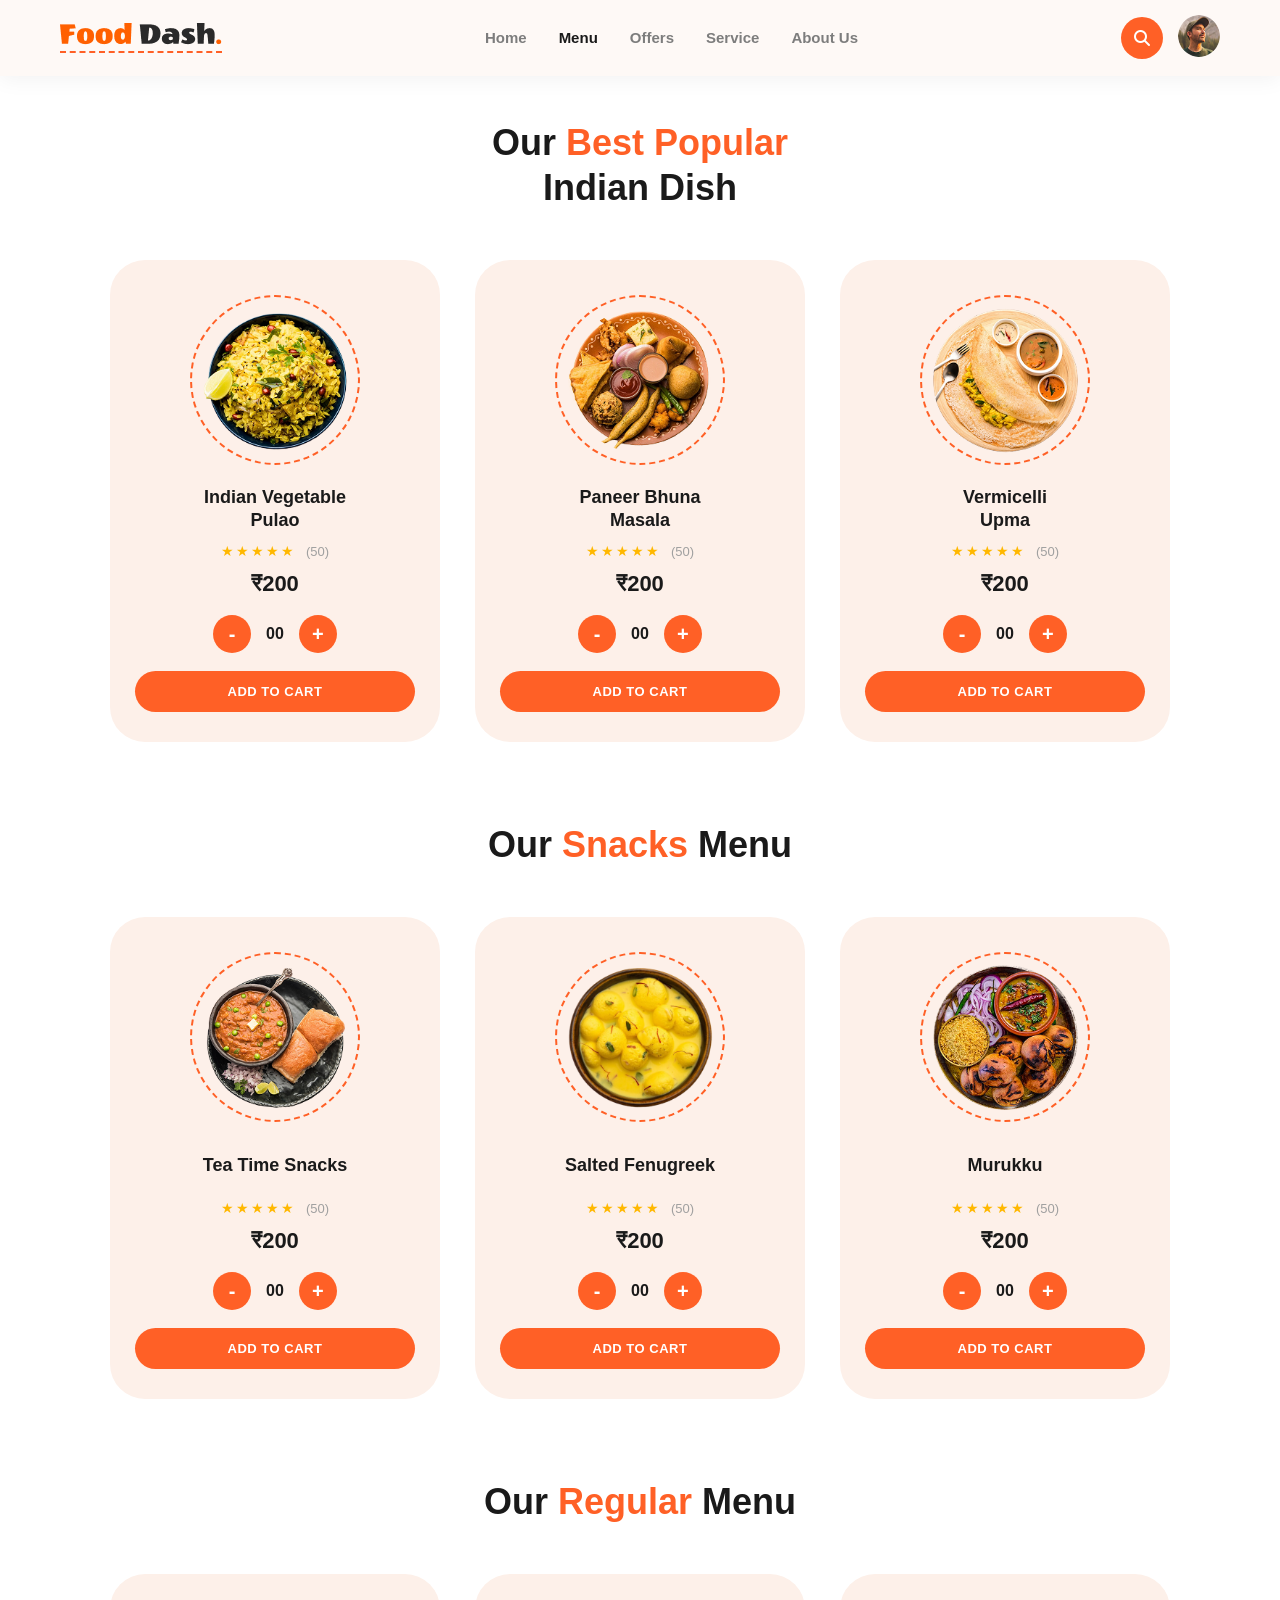
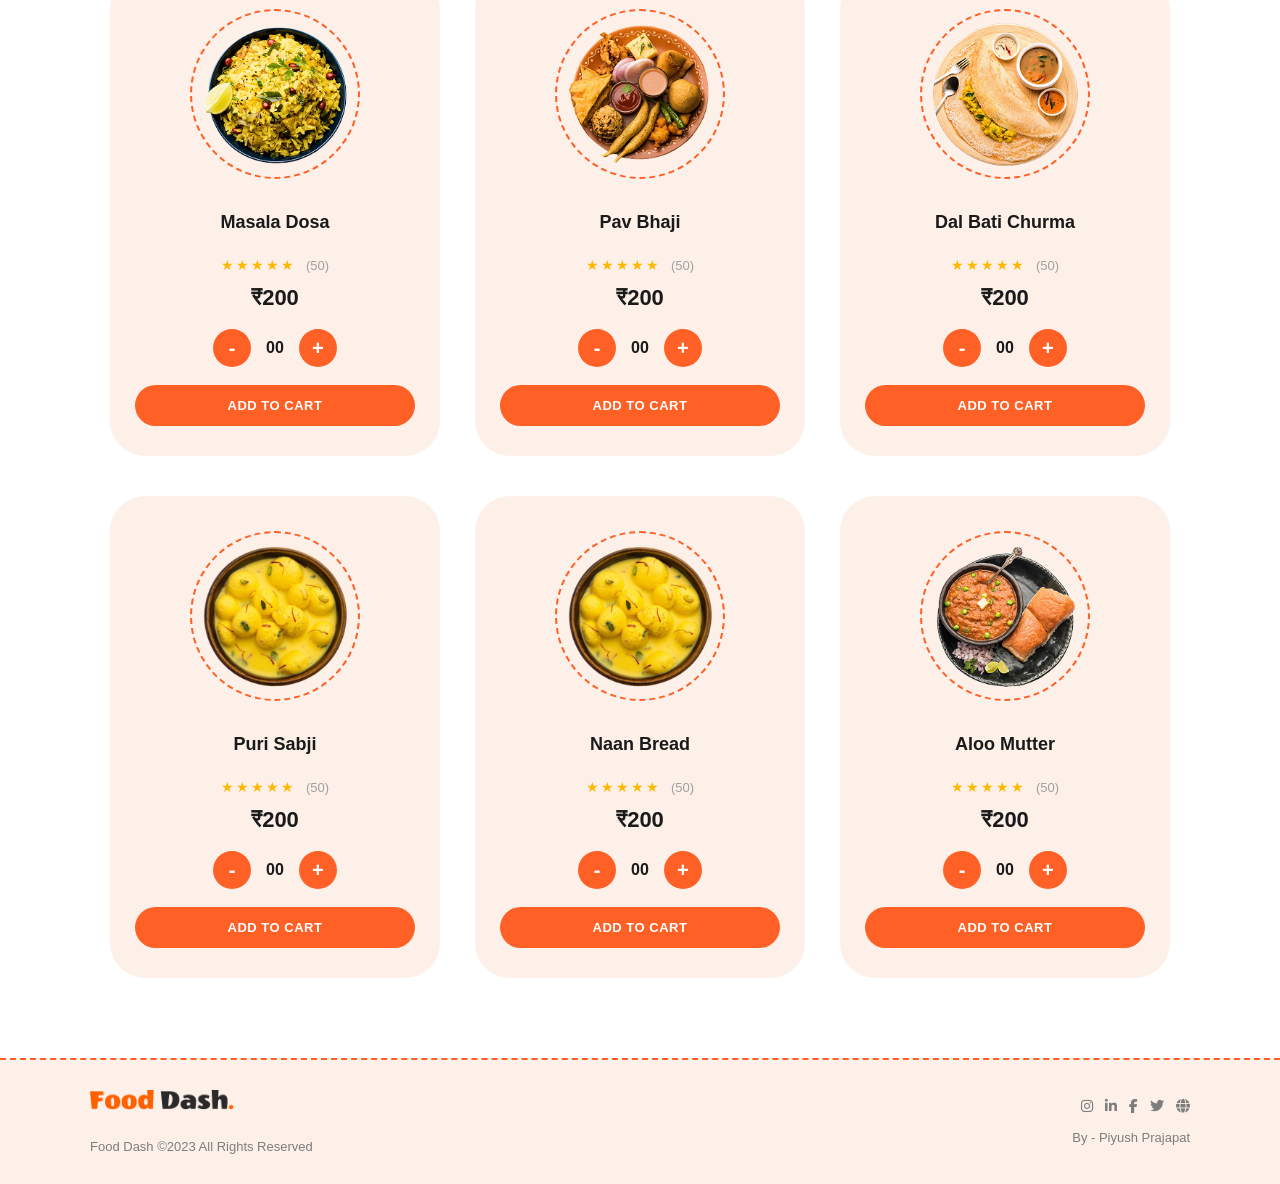
==== MenuPage/menu.html @ bfbf619b "menu page" ====
<!DOCTYPE html>
<html lang="bn">
<head>
    <meta charset="UTF-8">
    <meta name="viewport" content="width=device-width, initial-scale=1.0">
    <title>Food Dash - Menu</title>
    <link rel="preconnect" href="https://fonts.googleapis.com">
    <link rel="preconnect" href="https://fonts.gstatic.com" crossorigin>
    <link href="https://fonts.googleapis.com/css2?family=Plus+Jakarta+Sans:wght@400;500;600;700;800&display=swap" rel="stylesheet">
    <link rel="stylesheet" href="https://cdnjs.cloudflare.com/ajax/libs/font-awesome/6.5.1/css/all.min.css">
    <!-- Custom CSS -->
    <link rel="stylesheet" href="menu.css">
    <link rel="stylesheet" href="../style.css">
</head>
<body>

    <!-- Header -->
    <header class="header">
        <nav class="navbar">
            <div class="logo">
                <a href="../index.html"><img src="../image/Food Dash..png" alt=""></a>
                <div class="dashed-line"></div>
            </div>
            
            <ul class="nav-links">
                <li><a href="../index.html">Home</a></li>
                <li><a href="menu.html" class="active">Menu</a></li>
                <li><a href="#">Offers</a></li>
                <li><a href="#">Service</a></li>
                <li><a href="#">About Us</a></li>
            </ul>

            <div class="nav-right">
                <button class="search-btn"><i class="fa-solid fa-magnifying-glass"></i></button>
                <div class="user-profile">
                    <img src="../image/Ellipse 1.png">
                </div>
            </div>
        </nav>
    </header>

    <main class="menu-main-content">
        
        <!-- SECTION 1: Our Best Popular Indian Dish -->
        <section class="menu-category-section">
            <h2 class="section-title">Our <span class="orange-text">Best Popular</span><br>Indian Dish</h2>
            
            <div class="menu-cards-grid">
                <!-- Card 1 -->
                <div class="menu-card-item">
                    <div class="dish-img-container">
                        <div class="dashed-ring"></div>
                        <img src="../menufood/20230720134636_[fpdl.png">
                    </div>
                    <h3>Indian Vegetable<br>Pulao</h3>
                    <div class="stars-rating">
                        ★★★★★ <span>(50)</span>
                    </div>
                    <div class="price">₹200</div>
                    <div class="counter-control">
                        <button class="cnt-btn">-</button>
                        <span class="cnt-value">00</span>
                        <button class="cnt-btn">+</button>
                    </div>
                    <button class="add-to-cart-btn">ADD TO CART</button>
                </div>

                <!-- Card 2 -->
                <div class="menu-card-item">
                    <div class="dish-img-container">
                        <div class="dashed-ring"></div>
                        <img src="../menufood/20230720134751_[fpdl.png">
                    </div>
                    <h3>Paneer Bhuna<br>Masala</h3>
                    <div class="stars-rating">
                        ★★★★★ <span>(50)</span>
                    </div>
                    <div class="price">₹200</div>
                    <div class="counter-control">
                        <button class="cnt-btn">-</button>
                        <span class="cnt-value">00</span>
                        <button class="cnt-btn">+</button>
                    </div>
                    <button class="add-to-cart-btn">ADD TO CART</button>
                </div>

                <!-- Card 3 -->
                <div class="menu-card-item">
                    <div class="dish-img-container">
                        <div class="dashed-ring"></div>
                        <img src="../menufood/20230720135940_[fpdl.png">
                    </div>
                    <h3>Vermicelli<br>Upma</h3>
                    <div class="stars-rating">
                        ★★★★★ <span>(50)</span>
                    </div>
                    <div class="price">₹200</div>
                    <div class="counter-control">
                        <button class="cnt-btn">-</button>
                        <span class="cnt-value">00</span>
                        <button class="cnt-btn">+</button>
                    </div>
                    <button class="add-to-cart-btn">ADD TO CART</button>
                </div>
            </div>
        </section>

        <!-- SECTION 2: Our Snacks Menu -->
        <section class="menu-category-section">
            <h2 class="section-title">Our <span class="orange-text">Snacks</span> Menu</h2>
            
            <div class="menu-cards-grid">
                <!-- Card 1 -->
                <div class="menu-card-item">
                    <div class="dish-img-container">
                        <div class="dashed-ring"></div>
                        <img src="../menufood/20230720140127_[fpdl.png">
                    </div>
                    <h3>Tea Time Snacks</h3>
                    <div class="stars-rating">
                        ★★★★★ <span>(50)</span>
                    </div>
                    <div class="price">₹200</div>
                    <div class="counter-control">
                        <button class="cnt-btn">-</button>
                        <span class="cnt-value">00</span>
                        <button class="cnt-btn">+</button>
                    </div>
                    <button class="add-to-cart-btn">ADD TO CART</button>
                </div>

                <!-- Card 2 -->
                <div class="menu-card-item">
                    <div class="dish-img-container">
                        <div class="dashed-ring"></div>
                        <img src="../menufood/20230721142523_[fpdl 1.png">
                    </div>
                    <h3>Salted Fenugreek</h3>
                    <div class="stars-rating">
                        ★★★★★ <span>(50)</span>
                    </div>
                    <div class="price">₹200</div>
                    <div class="counter-control">
                        <button class="cnt-btn">-</button>
                        <span class="cnt-value">00</span>
                        <button class="cnt-btn">+</button>
                    </div>
                    <button class="add-to-cart-btn">ADD TO CART</button>
                </div>

                <!-- Card 3 -->
                <div class="menu-card-item">
                    <div class="dish-img-container">
                        <div class="dashed-ring"></div>
                        <img src="../menufood/DAL-BAATI-CHURMA.png">
                    </div>
                    <h3>Murukku</h3>
                    <div class="stars-rating">
                        ★★★★★ <span>(50)</span>
                    </div>
                    <div class="price">₹200</div>
                    <div class="counter-control">
                        <button class="cnt-btn">-</button>
                        <span class="cnt-value">00</span>
                        <button class="cnt-btn">+</button>
                    </div>
                    <button class="add-to-cart-btn">ADD TO CART</button>
                </div>
            </div>
        </section>

        <!-- SECTION 3: Our Regular Menu -->
        <section class="menu-category-section">
            <h2 class="section-title">Our <span class="orange-text">Regular</span> Menu</h2>
            
            <div class="menu-cards-grid">
                <!-- Card 1 -->
                <div class="menu-card-item">
                    <div class="dish-img-container">
                        <div class="dashed-ring"></div>
                        <img src="../menufood/20230720134636_[fpdl.png">
                    </div>
                    <h3>Masala Dosa</h3>
                    <div class="stars-rating">
                        ★★★★★ <span>(50)</span>
                    </div>
                    <div class="price">₹200</div>
                    <div class="counter-control">
                        <button class="cnt-btn">-</button>
                        <span class="cnt-value">00</span>
                        <button class="cnt-btn">+</button>
                    </div>
                    <button class="add-to-cart-btn">ADD TO CART</button>
                </div>

                <!-- Card 2 -->
                <div class="menu-card-item">
                    <div class="dish-img-container">
                        <div class="dashed-ring"></div>
                        <img src="../menufood/20230720134751_[fpdl.png">
                    </div>
                    <h3>Pav Bhaji</h3>
                    <div class="stars-rating">
                        ★★★★★ <span>(50)</span>
                    </div>
                    <div class="price">₹200</div>
                    <div class="counter-control">
                        <button class="cnt-btn">-</button>
                        <span class="cnt-value">00</span>
                        <button class="cnt-btn">+</button>
                    </div>
                    <button class="add-to-cart-btn">ADD TO CART</button>
                </div>

                <!-- Card 3 -->
                <div class="menu-card-item">
                    <div class="dish-img-container">
                        <div class="dashed-ring"></div>
                        <img src="../menufood/20230720135940_[fpdl.png">
                    </div>
                    <h3>Dal Bati Churma</h3>
                    <div class="stars-rating">
                        ★★★★★ <span>(50)</span>
                    </div>
                    <div class="price">₹200</div>
                    <div class="counter-control">
                        <button class="cnt-btn">-</button>
                        <span class="cnt-value">00</span>
                        <button class="cnt-btn">+</button>
                    </div>
                    <button class="add-to-cart-btn">ADD TO CART</button>
                </div>

                <!-- Card 4 -->
                <div class="menu-card-item">
                    <div class="dish-img-container">
                        <div class="dashed-ring"></div>
                        <img src="../menufood/20230721142523_[fpdl 1.png">
                    </div>
                    <h3>Puri Sabji</h3>
                    <div class="stars-rating">
                        ★★★★★ <span>(50)</span>
                    </div>
                    <div class="price">₹200</div>
                    <div class="counter-control">
                        <button class="cnt-btn">-</button>
                        <span class="cnt-value">00</span>
                        <button class="cnt-btn">+</button>
                    </div>
                    <button class="add-to-cart-btn">ADD TO CART</button>
                </div>

                <!-- Card 5 -->
                <div class="menu-card-item">
                    <div class="dish-img-container">
                        <div class="dashed-ring"></div>
                        <img src="../menufood/20230721142523_[fpdl 1.png">
                    </div>
                    <h3>Naan Bread</h3>
                    <div class="stars-rating">
                        ★★★★★ <span>(50)</span>
                    </div>
                    <div class="price">₹200</div>
                    <div class="counter-control">
                        <button class="cnt-btn">-</button>
                        <span class="cnt-value">00</span>
                        <button class="cnt-btn">+</button>
                    </div>
                    <button class="add-to-cart-btn">ADD TO CART</button>
                </div>

                <!-- Card 6 -->
                <div class="menu-card-item">
                    <div class="dish-img-container">
                        <div class="dashed-ring"></div>
                        <img src="../menufood/20230720140127_[fpdl.png">
                    </div>
                    <h3>Aloo Mutter</h3>
                    <div class="stars-rating">
                        ★★★★★ <span>(50)</span>
                    </div>
                    <div class="price">₹200</div>
                    <div class="counter-control">
                        <button class="cnt-btn">-</button>
                        <span class="cnt-value">00</span>
                        <button class="cnt-btn">+</button>
                    </div>
                    <button class="add-to-cart-btn">ADD TO CART</button>
                </div>
            </div>
        </section>

    </main>

    <!-- Footer Section -->
    <footer class="menu-footer">
        <div class="menu-footer-container">
            <div class="footer-left">
                <img class="footer-logo" src="../image/Food Dash..png" alt="">
                <p>Food Dash ©2023 All Rights Reserved</p>
            </div>
            <div class="footer-right">
                <div class="footer-socials">
                    <a href="#"><i class="fa-brands fa-instagram"></i></a>
                    <a href="#"><i class="fa-brands fa-linkedin-in"></i></a>
                    <a href="#"><i class="fa-brands fa-facebook-f"></i></a>
                    <a href="#"><i class="fa-brands fa-twitter"></i></a>
                    <a href="#"><i class="fa-solid fa-globe"></i></a>
                </div>
                <p>By - Piyush Prajapat</p>
            </div>
        </div>
    </footer>

</body>
</html>
---- MenuPage/menu.css ----
.menu-main-content {
    max-width: 1100px;
    margin: 120px auto 60px;
    padding: 0 20px;
}

.menu-category-section {
    margin-bottom: 80px;
}

.section-title {
    text-align: center;
    font-size: 36px;
    font-weight: 800;
    color: #1a1a1a;
    margin-bottom: 50px;
    line-height: 1.25;
}




/* grid */
.menu-cards-grid {
    display: grid;
    grid-template-columns: repeat(3, 1fr);
    gap: 40px 35px;
}

/* card */
.menu-card-item {
    background-color: #fdf0e9;
    border-radius: 35px;
    padding: 35px 25px 30px;
    text-align: center;
    display: flex;
    flex-direction: column;
    align-items: center;
    position: relative;
}

.dish-img-container {
    position: relative;
    width: 170px;
    height: 170px;
    margin-bottom: 20px;
    display: flex;
    align-items: center;
    justify-content: center;
}

.dish-img-container .dashed-ring {
    position: absolute;
    width: 100%;
    height: 100%;
    border: 2px dashed #ff6026;
    border-radius: 50%;
}

.dish-img-container img {
    width: 145px;
    height: 145px;
    border-radius: 50%;
    object-fit: cover;
    z-index: 2;
}

/* card title */
.menu-card-item h3 {
    font-size: 18px;
    font-weight: 800;
    color: #1a1a1a;
    line-height: 1.3;
    margin-bottom: 10px;
    min-height: 48px; /* Alignment fix */
    display: flex;
    align-items: center;
}

.stars-rating {
    color: #ffb800;
    font-size: 14px;
    letter-spacing: 2px;
    margin-bottom: 12px;
}

.stars-rating span {
    color: #a0a0a0;
    font-size: 13px;
    letter-spacing: 0;
    font-weight: 500;
    margin-left: 4px;
}

.price {
    font-size: 24px;
    font-weight: 800;
    color: #1a1a1a;
    margin-bottom: 18px;
}

/* counter */
.counter-control {
    display: flex;
    align-items: center;
    justify-content: space-between;
    gap: 15px;
    margin-bottom: 18px;
}

.cnt-btn {
    width: 38px;
    height: 38px;
    background-color: #ff6026;
    color: #ffffff;
    border: none;
    border-radius: 50%;
    font-size: 20px;
    font-weight: 700;
    cursor: pointer;
    display: flex;
    align-items: center;
    justify-content: center;
}

.cnt-value {
    font-size: 16px;
    font-weight: 800;
    color: #1a1a1a;
}

.add-to-cart-btn {
    width: 100%;
    background-color: #ff6026;
    color: #ffffff;
    border: none;
    padding: 13px;
    border-radius: 25px;
    font-size: 13px;
    font-weight: 800;
    letter-spacing: 0.5px;
    cursor: pointer;
}


.menu-footer {
    background-color: #fdf0e9;
    padding: 30px 20px;
    border-top: 2px dashed #ff6026;
}

.menu-footer-container {
    max-width: 1100px;
    margin: 0 auto;
    display: flex;
    justify-content: space-between;
    align-items: center;
}

.footer-left p, .footer-right p {
    font-size: 13px;
    color: #7d7d7d;
    margin-top: 5px;
    font-weight: 500;
}

.footer-socials {
    display: flex;
    gap: 12px;
    justify-content: flex-end;
}

.footer-socials a {
    color: #7d7d7d;
    font-size: 14px;

    padding-bottom: 0.7rem;
}



@media screen and (max-width: 480px) {
    .menu-main-content {
        margin-top: 90px;
    }

    .section-title {
        font-size: 26px;
        margin-bottom: 35px;
    }

    .menu-cards-grid {
        grid-template-columns: 1fr; 
        gap: 30px;
    }

    .menu-footer-container {
        flex-direction: column;
        gap: 20px;
        text-align: center;
    }

    .footer-socials {
        justify-content: center;
    }
}
---- style.css ----
* {
    margin: 0;
    padding: 0;
    box-sizing: border-box;
    font-family: "Lexend", sans-serif;
}

body {
    background-color: #ffffff;
    color: #1a1a1a;
    overflow-x: hidden;
}








/* hero start */
.hero-top-bg {
    background-color: #fdf0e9;
    padding-bottom: 90px;
    padding-top: 80px;
}

/* navbar start */
.header {
    position: fixed;   
    top: 0;
    left: 0;
    width: 100%;
    background-color: rgba(253, 240, 233, 0.4); 
    backdrop-filter: blur(10px);
    -webkit-backdrop-filter: blur(10px);
    z-index: 1000;     
    box-shadow: 0 4px 20px rgba(0, 0, 0, 0.05);
    padding: 15px 0;
}


.navbar {
    max-width: 1200px;
    margin: 0 auto;
    padding: 0 20px;
    display: flex;
    justify-content: space-between;
    align-items: center;
    width: 100%;
}

/* Logo */
.logo {
    position: relative;
}


.logo .dashed-line {
    width: 100%;
    height: 2px;
    border-bottom: 2px dashed #ff6026;
    margin-top: 2px;
}

.nav-links {
    display: flex;
    list-style: none;
    gap: 32px;
}

.nav-links a {
    text-decoration: none;
    color: #7d7d7d;
    font-size: 15px;
    font-weight: 600;
    transition: color 0.3s ;
}

.nav-links a.active,
.nav-links a:hover {
    color: #1a1a1a;
    font-weight: 700;
}

.nav-right {
    display: flex;
    align-items: center;
    justify-content: center;
    gap: 15px;
}

.search-btn {
    width: 42px;
    height: 42px;
    background-color: #ff6026;
    color: #ffffff;
    border: none;
    border-radius: 50%;
    cursor: pointer;
    display: flex;
    align-items: center;
    justify-content: center;
    font-size: 16px;
}

.user-profile img {
    width: 42px;
    height: 42px;
    border-radius: 50%;
    object-fit: cover;
}

/* nav end */









/* hero section start */
.hero-section {
    max-width: 1200px;
    margin: 40px auto 0;
    padding: 0 20px;
}

.hero-container {
    display: flex;
    align-items: center;
    justify-content: space-between;
}


/* left */
.hero-content {
    
}

.hero-content h1 {
    font-size: 52px;
    font-weight: 800;
    line-height: 1.15;
    color: #1a1a1a;
    margin-bottom: 35px;
    letter-spacing: -1px;
}
.orange-text {
    color: #ff6026;
}

.hero-buttons {
    display: flex;
    flex-direction: column;
    align-items: flex-start;
    gap: 15px;
}

.btn-fill {
    background-color: #ff6026;
    color: #ffffff;
    padding: 14px 50px;
    border-radius: 25px;
    text-decoration: none;
    font-weight: 700;
    font-size: 14px;
    box-shadow: 0 8px 20px rgba(255, 96, 38, 0.25);
}

.btn-outline {
    background-color: transparent;
    color: #ff6026;
    border: 1.5px solid #ff6026;
    padding: 12px 45px;
    border-radius: 25px;
    text-decoration: none;
    font-weight: 700;
    font-size: 14px;
}


/* hero right */
.hero-image {
    display: flex;
    justify-content: flex-end;
}

.hero-image img {
    max-width: 450px;
    width: 100%;
    height: auto;
}





/* main delivery, dish, option*/
.main-content {
    max-width: 1200px;
    margin: 0 auto;
    padding: 0 20px;
}


/* delivery, fresh food */
.features-wrapper {
    background: #ffffff;
    border-radius: 24px;
    padding: 30px 40px;
    display: flex;
    justify-content: space-between;
    align-items: center;
    box-shadow: 0 15px 40px rgba(0, 0, 0, 0.06);
    margin-top: -60px;
    z-index: 10;
}

.feature-card {
    display: flex;
    align-items: center;
    gap: 18px;
    flex: 1;
}

.f-icon-img {
    width: 65px;
    height: 65px;
}

.f-text h4 {
    font-size: 20px;
    font-weight: 800;
    color: #1a1a1a;
    margin-bottom: 4px;
}

.f-text p {
    font-size: 13px;
    color: #8c8c8c;
    line-height: 1.4;
    font-weight: 500;
}





/* dish section */
.dish-section {
    margin: 90px 0 70px;
}

.dish-header {
    display: flex;
    justify-content: space-between;
    align-items: flex-end;
    margin-bottom: 60px;


    .dish-title h2 {
    font-size: 42px;
    font-weight: 800;
    color: #1a1a1a;
    line-height: 1.15;
    letter-spacing: -0.5px;
    }

    
  .dish-subtitle {
    max-width: 380px;
    font-size: 14px;
    color: #a0a0a0;
    line-height: 1.5;
    font-weight: 500;
   }

}




/* Dish */
.dish-cards {
    display: flex;
    justify-content: space-between;
    gap: 30px;
}

.dish-card {
    text-align: center;
}

.circle-container {
    position: relative;
    width: 250px;
    height: 250px;
    margin: 0 auto 25px;
    display: flex;
    align-items: center;
    justify-content: center;
    /* border: 2px dashed #ff6026;
    border-radius: 50%; */
}

.dashed-ring {
    position: absolute;
    width: 100%;
    height: 100%;
    border: 2px dashed #ff6026;
    border-radius: 50%;
}

.circle-container img {
    width: 200px;
    height: 200px;
    border-radius: 50%;
    object-fit: cover;
    position: relative;
    z-index: 2;
}

.dish-card h3 {
    font-size: 18px;
    font-weight: 700;
    color: #1a1a1a;
    margin-bottom: 8px;
}

.order-link {
    font-size: 15px;
    font-weight: 700;
    color: #ff6026;
    text-decoration: none;
}

.order-link:hover {
    text-decoration: underline;
}




/* region tabs */
.region-bar {
    display: flex;
    justify-content: space-between;
    align-items: center;
    background-color: #fdf0e9;
    padding: 22px 40px;
    border-radius: 12px;
    margin-bottom: 50px;
}

.region-item {
    display: flex;
    align-items: center;
    gap: 10px;
    font-size: 18px;
    font-weight: 700;
    color: #1a1a1a;
    cursor: pointer;
}

.region-item i {
    font-size: 15px;
    color: #1a1a1a;
}

.region-item:hover {
    color: #ff6026;
}
.region-item:hover i {
    color: #ff6026;
}




/*  */







/* menu section */

.menu-section {
    max-width: 1200px;
    margin: 80px auto 100px;
    padding: 0 20px;
}

/* menu header */
.menu-header {
    display: flex;
    justify-content: space-between;
    align-items: center;
    margin-bottom: 60px;
}

.menu-title h2 {
    font-size: 38px;
    font-weight: 800;
    color: #1a1a1a;
    margin-bottom: 10px;
    letter-spacing: -0.5px;
}

.menu-title p {
    font-size: 14px;
    color: #a0a0a0;
    line-height: 1.5;
    font-weight: 500;
}

.btn-see-all {
    background-color: #ff6026;
    color: #ffffff;
    padding: 12px 32px;
    border-radius: 25px;
    text-decoration: none;
    font-weight: 700;
    font-size: 14px;
}




/* menu grid */
.menu-grid {
    display: grid;
    grid-template-columns: repeat(3, 1fr);
    gap: 40px 30px;
}

.menu-card {
    position: relative;
    padding-top: 60px;
}


.menu-img-wrapper {
    position: absolute;
    top: 0;
    left: 50%;
    transform: translateX(-50%);
    width: 200px;
    height: 200px;
    display: flex;
    align-items: center;
    justify-content: center;
    z-index: 2;
}

.menu-img-wrapper .dashed-ring {
    position: absolute;
    width: 100%;
    height: 100%;
    border: 2px dashed #ff6026;
    border-radius: 50%;
}

.menu-img-wrapper img {
    width: 160px;
    height: 160px;
    border-radius: 50%;
    object-fit: cover;
}

.menu-card-body {
    background-color: #fdf0e9; 
    border-radius: 20px;
    padding: 150px 25px 25px; 
    text-align: left;
}

.food-name {
    font-size: 18px;
    font-weight: 800;
    color: #1a1a1a;
    line-height: 1.3;
    margin-bottom: 12px;
}

.rating {
    display: flex;
    align-items: center;
    gap: 6px;
    margin-bottom: 20px;
}

.stars {
    color: #ffb800;
    font-size: 14px;
    letter-spacing: 2px;
}

.review-count {
    font-size: 13px;
    color: #a0a0a0;
    font-weight: 500;
}

/* menu price */
.card-footer {
    display: flex;
    justify-content: space-between;
    align-items: center;
}

.price {
    font-size: 22px;
    font-weight: 800;
    color: #1a1a1a;
}

.btn-buy {
    background-color: #ff6026;
    color: #ffffff;
    padding: 10px 22px;
    border-radius: 20px;
    text-decoration: none;
    font-weight: 700;
    font-size: 13px;
}









/* offers */


.image-offers {
    max-width: 1200px;
    margin: 60px auto;
    padding: 0 20px;
}

.offers-wrapper {
    display: grid;
    grid-template-columns: 1fr 1fr;
    gap: 5px;
}

.offer-left img {
    width: 85%;
    height: auto;
    object-fit: cover;
    border-radius: 20px;
}

.offer-right {
    display: flex;
    flex-direction: column;
    gap: 30px;
}

.offer-right img {
    width: 100%;
    height: auto;
    object-fit: cover;
    border-radius: 20px;
}





/* footer */

.footer-section {
    background-color: #fdf0e9;
    padding: 70px 20px 80px;
    margin-top: 100px;
    border-top: 3px dashed #ff6026;
}

.footer-container {
    max-width: 1200px;
    margin: 0 auto;
    display: grid;
    grid-template-columns:1.5fr 1fr 1.1fr 1.2fr;
    gap: 40px;
}


.footer-col {
    display: flex;
    flex-direction: column;
}


.footer-logo {
    max-width: 9rem;
    margin-bottom: 20px;
}



.copyright-text,
.creator-text {
    font-size: 13px;
    color: #7d7d7d;
    margin-bottom: 8px;
    font-weight: 500;
}

.creator-text {
    margin-bottom: 30px;
}

.social-heading {
    font-size: 16px;
    font-weight: 700;
    color: #ff6026;
    margin-bottom: 15px;
}

.social-icons {
    display: flex;
    gap: 12px;
}

.social-icons a {
    width: 36px;
    height: 36px;
    background-color: #ffffff;
    color: #ff6026;
    border-radius: 50%;
    display: flex;
    align-items: center;
    justify-content: center;
    text-decoration: none;
    font-size: 14px;
}


.footer-title {
    font-size: 22px;
    font-weight: 800;
    color: #ff6026;
    margin-bottom: 25px;
}

.footer-links {
    list-style: none;
    display: flex;
    flex-direction: column;
    gap: 15px;
}

.footer-links a {
    text-decoration: none;
    color: #7d7d7d;
    font-size: 14px;
    font-weight: 600;

}


.footer-contact-info {
    list-style: none;
    display: flex;
    flex-direction: column;
    gap: 15px;
    color: #7d7d7d;
    font-size: 14px;
    font-weight: 500;
}









/*  */

/* responsive - pixel-7 phone */

@media screen and (max-width: 480px) {

    
    body {
        overflow-x: hidden;
    }


    .header {
        padding: 20px 15px 5px;
    }


    .nav-links {
        display: none;
    }

    
    .hero-container {
        flex-direction: column-reverse;
        gap: 15px;
    }

    .hero-content {
        text-align: center;
    }

    .hero-content h1 {
        font-size: 32px;
        margin-bottom: 25px;
    }

    .hero-buttons {
        align-items: center;
        width: 100%;
    }


    .hero-image {
        justify-content: center;
    }

    .hero-image img {
        max-width: 280px;
        z-index: 10;
    }


    .features-wrapper {
        flex-direction: column;
        gap: 20px;
        padding: 20px 15px;
        margin-top: 25px;
        margin-left: 15px;
        margin-right: 15px;
    }

    .feature-card {
        width: 100%;
    }

    .dish-section {
        margin: 45px 15px 35px;
    }

    .dish-header {
        flex-direction: column;
        align-items: flex-start;
        gap: 10px;
        margin-bottom: 30px;
    }

    .dish-header .dish-title h2 {
        font-size: 28px;
    }

    .dish-header .dish-subtitle {
        max-width: 100%;
        font-size: 13px;
    }

    .dish-cards {
        flex-direction: column;
        gap: 35px;
    }

    .region-bar .region-item:nth-child( 4) {
        display: none;
    }
     .region-bar .region-item:nth-child( 3) {
        display: none;
    }

    .region-bar {
        flex-direction: column;
        gap: 12px;
        padding: 18px 20px;
        align-items: flex-start;
        margin: 0 15px 40px;
    }

    
    .menu-section {
        margin: 40px 15px;
    }

    .menu-header {
        flex-direction: column;
        align-items: flex-start;
        gap: 12px;
        margin-bottom: 35px;
    }

    .menu-title h2 {
        font-size: 28px;
    }

    .menu-grid {
        grid-template-columns: 1fr;
        gap: 20px 0;
    }

    .image-offers {
        margin: 35px 15px;
    }

    .offers-wrapper {
        grid-template-columns: 1fr;
        gap: 10px;
    }

    .offer-left img {
        width: 100%;
    }


    .footer-section {
        margin-top: 50px;
        padding: 35px 20px;
    }

    .footer-container {
        grid-template-columns: 1fr;
        gap: 30px;
        text-align: center;
    }

    .footer-col {
        align-items: center;
    }

    .social-icons {
        justify-content: center;
    }



    .footer-col:nth-child(3){
        display: none;
    }






}
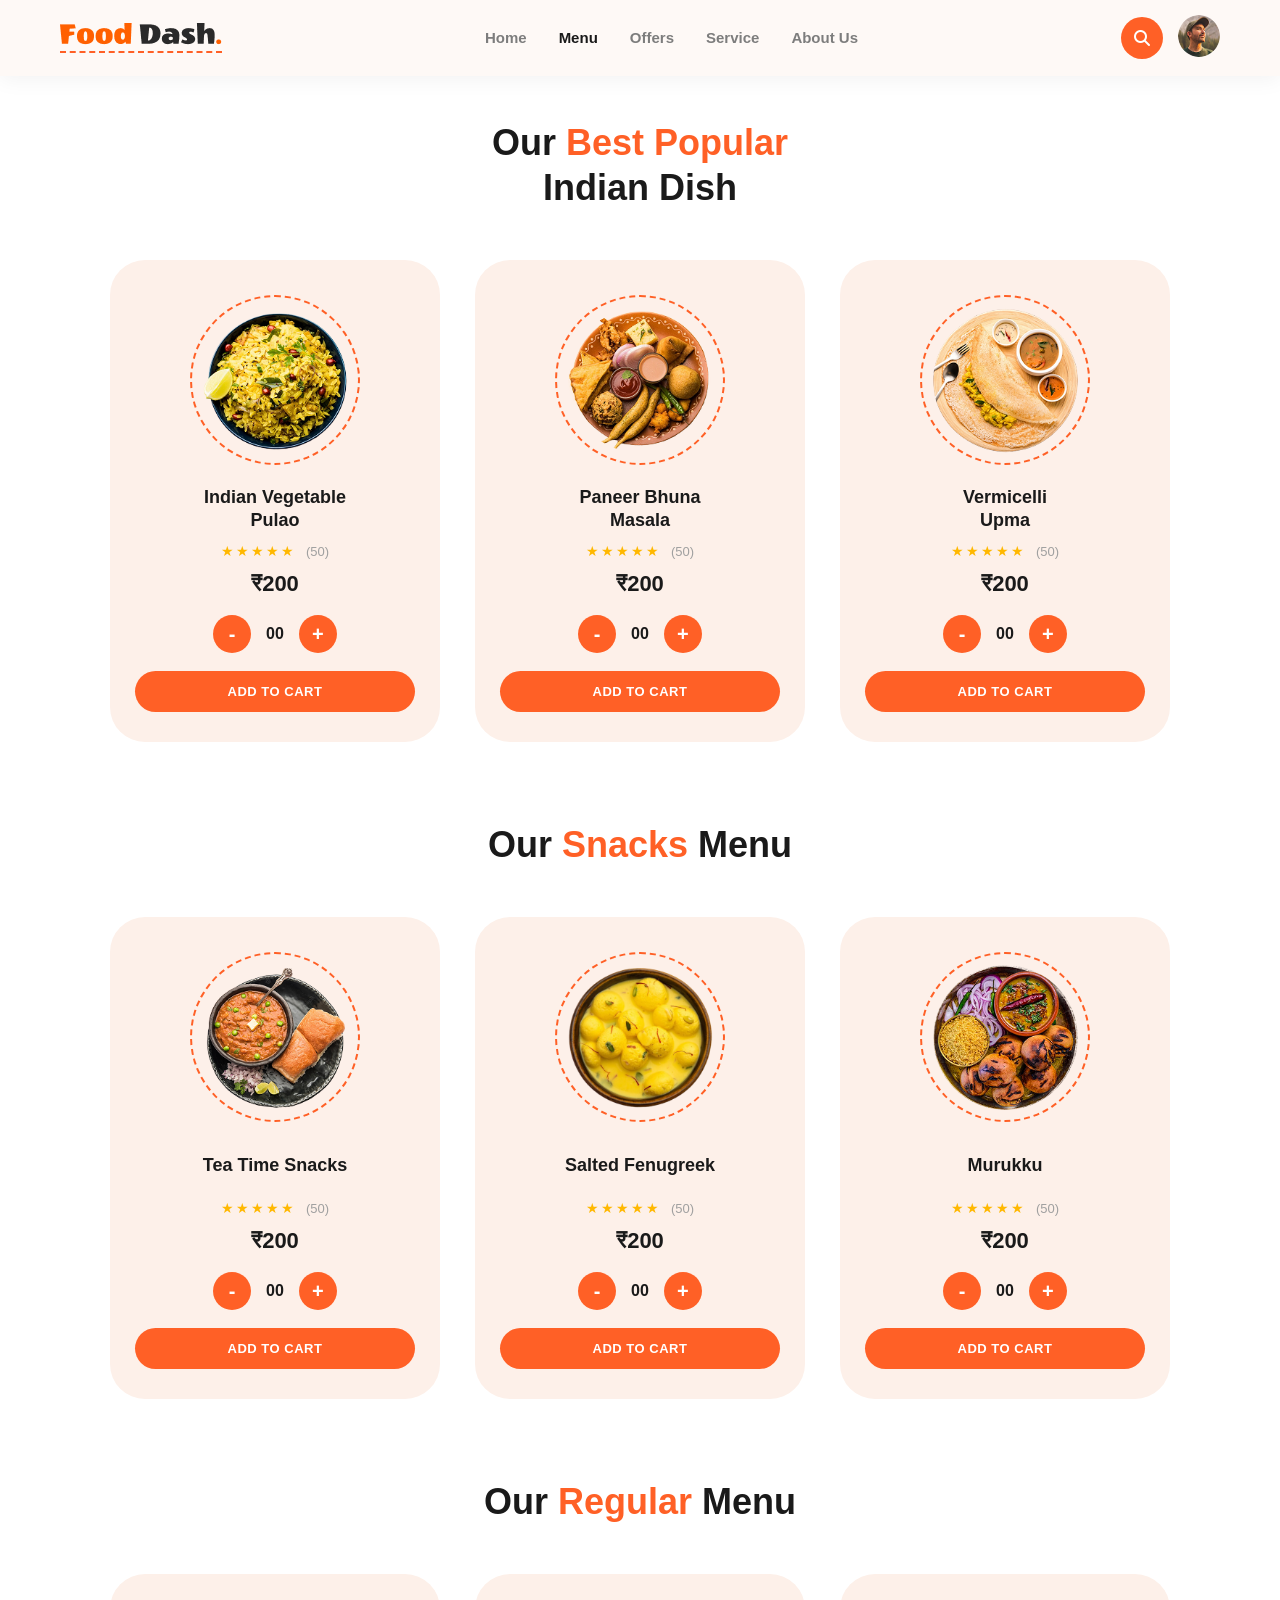
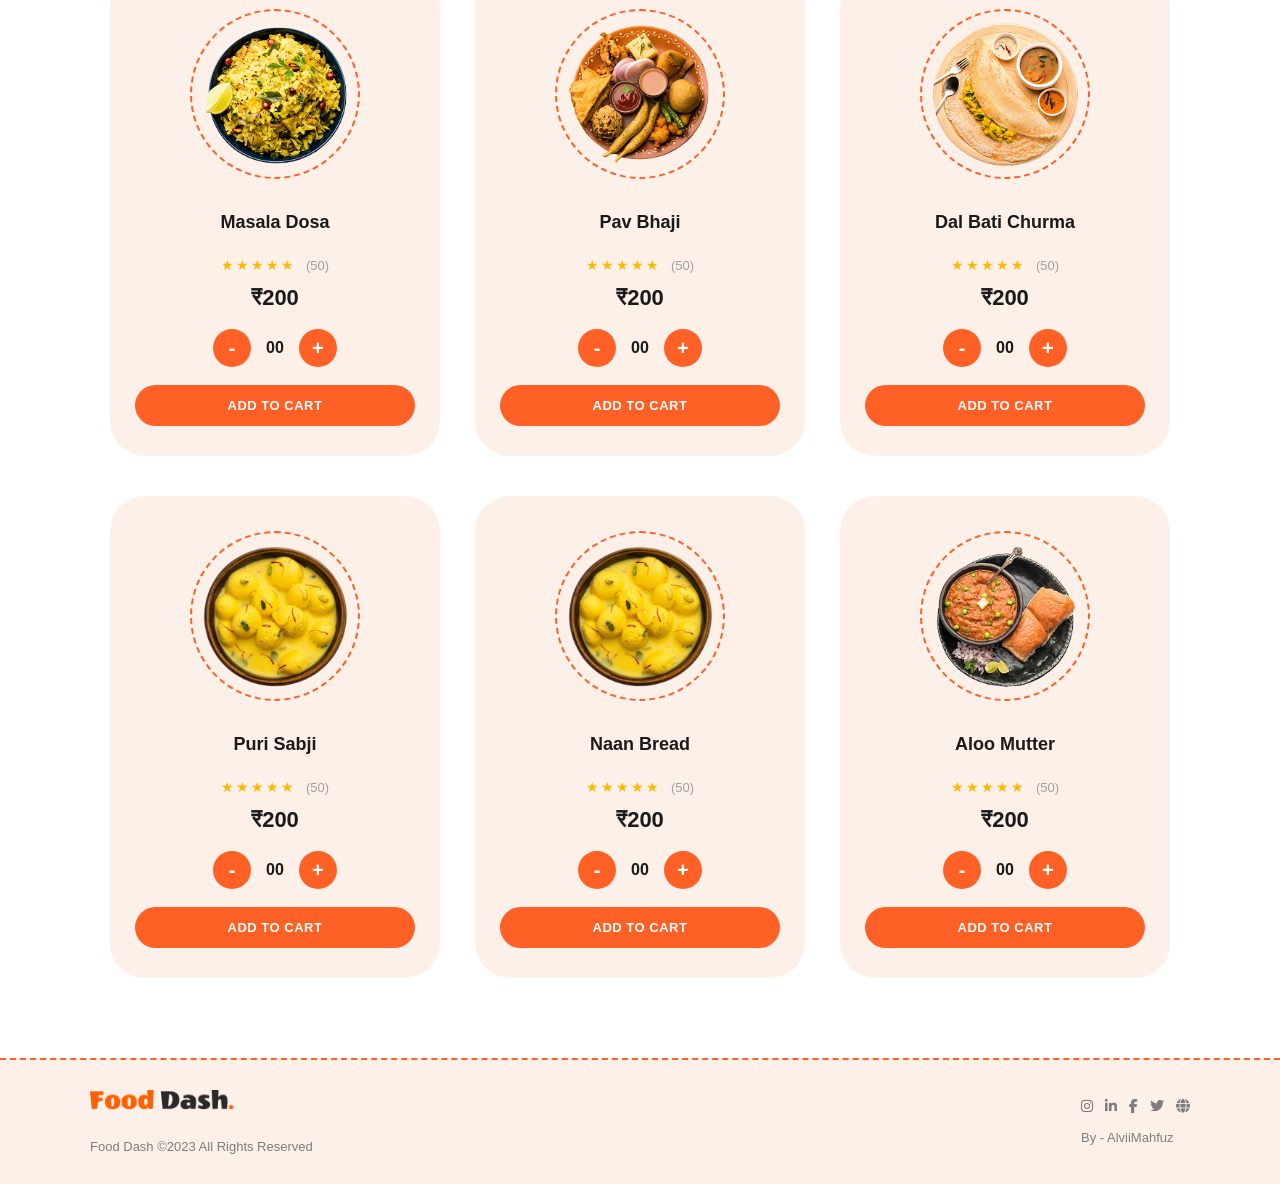
==== commit e251f784: "footer update" ====
--- a/MenuPage/menu.html
+++ b/MenuPage/menu.html
@@ -41,7 +41,7 @@
 
     <main class="menu-main-content">
         
-        <!-- SECTION 1: Our Best Popular Indian Dish -->
+        <!--Our Best Popular Dish -->
         <section class="menu-category-section">
             <h2 class="section-title">Our <span class="orange-text">Best Popular</span><br>Indian Dish</h2>
             
@@ -105,7 +105,7 @@
             </div>
         </section>
 
-        <!-- SECTION 2: Our Snacks Menu -->
+        <!--Our Snacks Menu -->
         <section class="menu-category-section">
             <h2 class="section-title">Our <span class="orange-text">Snacks</span> Menu</h2>
             
@@ -169,7 +169,7 @@
             </div>
         </section>
 
-        <!-- SECTION 3: Our Regular Menu -->
+        <!-- Our Regular Menu -->
         <section class="menu-category-section">
             <h2 class="section-title">Our <span class="orange-text">Regular</span> Menu</h2>
             
@@ -269,7 +269,7 @@
                     <button class="add-to-cart-btn">ADD TO CART</button>
                 </div>
 
-                <!-- Card 6 -->
+    <!-- Card 6 -->
                 <div class="menu-card-item">
                     <div class="dish-img-container">
                         <div class="dashed-ring"></div>
@@ -307,7 +307,7 @@
                     <a href="#"><i class="fa-brands fa-twitter"></i></a>
                     <a href="#"><i class="fa-solid fa-globe"></i></a>
                 </div>
-                <p>By - Piyush Prajapat</p>
+                <p>By - AlviiMahfuz</p>
             </div>
         </div>
     </footer>
